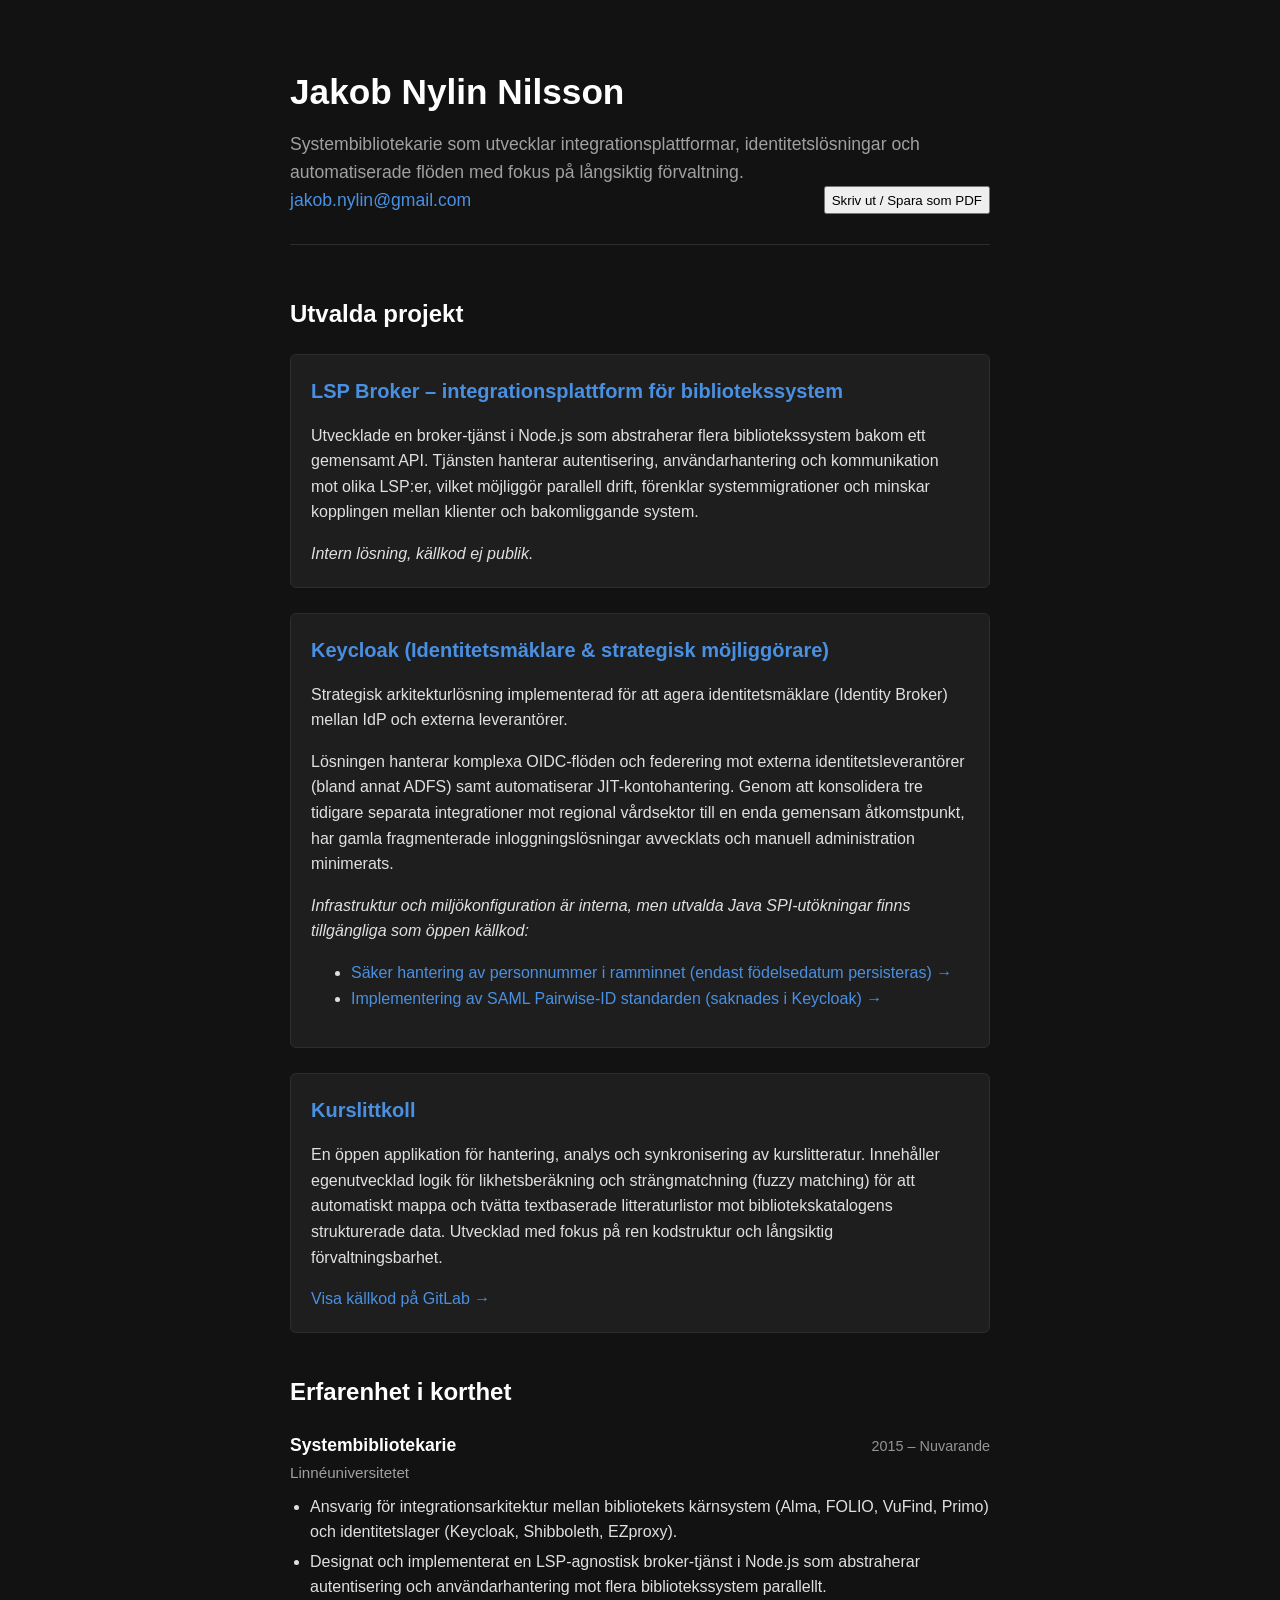
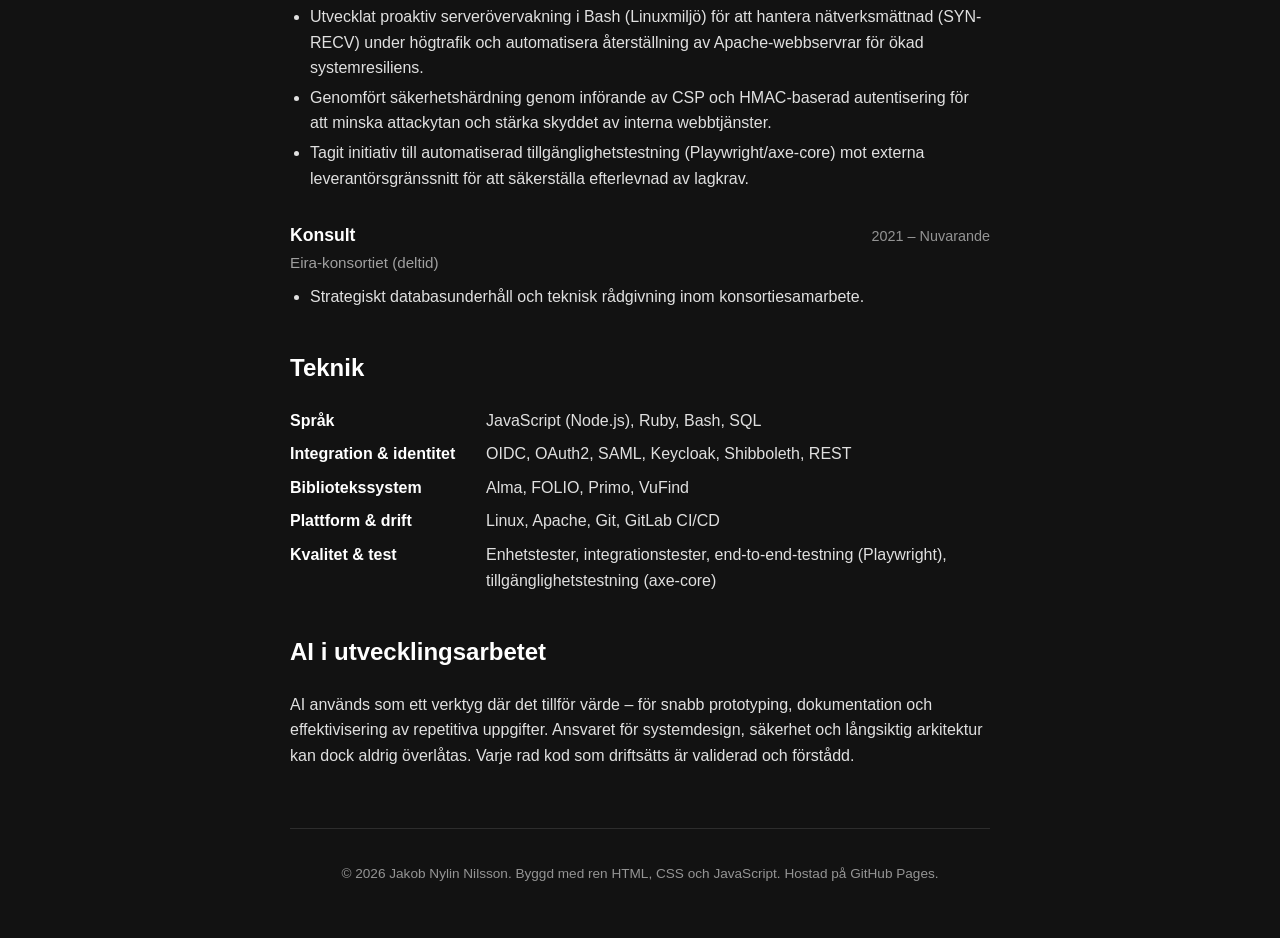
==== index.html @ 62f8a72c "Fix av typo" ====
<!DOCTYPE html>
<html lang="sv">
    <head>
        <meta charset="UTF-8">
        <meta name="viewport" content="width=device-width, initial-scale=1.0">
        <meta http-equiv="Content-Security-Policy" content="default-src 'self'; style-src 'self'; img-src 'self'; script-src 'self';">
        <title>Jakob Nylin Nilsson - Systembibliotekarie och utvecklare</title>
        <link href="stil.css" rel="stylesheet">
        <link rel="alternate" hreflang="sv" href="https://jnylin.github.io/index.html">
        <link rel="alternate" hreflang="en" href="https://jnylin.github.io/en.html">
        <link rel="alternate" hreflang="x-default" href="https://jnylin.github.io/index.html">
        <script src="main.js" defer></script>
    </head>
    <body>
        <header>
            <h1>Jakob Nylin Nilsson</h1>
            <p>Systembibliotekarie som utvecklar integrationsplattformar, identitetslösningar och automatiserade flöden med fokus på långsiktig förvaltning.</p>
            <div class="header-actions">
                <p class="contact">
                    <span id="email-link"></span>
                </p>
                <button id="print-button" type="button">
                    Skriv ut / Spara som PDF
                </button>
            </div>
        </header>
        <main>
            <section>
                <h2>Utvalda projekt</h2>

                <article class="project-card">
                    <h3>LSP Broker – integrationsplattform för bibliotekssystem</h3>
                    <p>Utvecklade en broker-tjänst i Node.js som abstraherar flera bibliotekssystem bakom ett gemensamt API. Tjänsten hanterar autentisering, användarhantering och kommunikation mot olika LSP:er, vilket möjliggör parallell drift, förenklar systemmigrationer och minskar kopplingen mellan klienter och bakomliggande system.</p>
                    <p><em>Intern lösning, källkod ej publik.</em></p>
                </article>

                <article class="project-card">
                    <h3>Keycloak (Identitetsmäklare &amp; strategisk möjliggörare)</h3>
                    <p>Strategisk arkitekturlösning implementerad för att agera identitetsmäklare (Identity Broker) mellan IdP och externa leverantörer.</p>
                    <p>Lösningen hanterar komplexa OIDC-flöden och federering mot externa identitetsleverantörer (bland annat ADFS) samt automatiserar JIT-kontohantering. Genom att konsolidera tre tidigare separata integrationer mot regional vårdsektor till en enda gemensam åtkomstpunkt, har gamla fragmenterade inloggningslösningar avvecklats och manuell administration minimerats.</p>
                    <p><em>Infrastruktur och miljökonfiguration är interna, men utvalda Java SPI-utökningar finns tillgängliga som öppen källkod:</em></p>
                    <ul>
                        <li><a href="https://gitlab.com/lnu-ub/medbib-keycloak-personnummer-mapper" target="_blank" rel="noopener noreferrer">Säker hantering av personnummer i ramminnet (endast födelsedatum persisteras) &rarr;</a></li>
                        <li><a href="https://gitlab.com/lnu-ub/medbib-keycloak-saml-pseudoid/" target="_blank" rel="noopener noreferrer">Implementering av SAML Pairwise-ID standarden (saknades i Keycloak) &rarr;</a></li>
                    </ul>
                </article>

                <article class="project-card">
                    <h3>Kurslittkoll</h3>
                    <p>En öppen applikation för hantering, analys och synkronisering av kurslitteratur. Innehåller egenutvecklad logik för likhetsberäkning och strängmatchning (fuzzy matching) för att automatiskt mappa och tvätta textbaserade litteraturlistor mot bibliotekskatalogens strukturerade data. Utvecklad med fokus på ren kodstruktur och långsiktig förvaltningsbarhet.</p>
                    <p><a href="https://gitlab.com/lnu-ub/kurslittkoll/" target="_blank" rel="noopener noreferrer">Visa källkod på GitLab &rarr;</a></p>
                </article>
            </section>

            <section>
                <h2>Erfarenhet i korthet</h2>

                <article class="cv-item">
                    <div class="cv-header">
                        <strong>Systembibliotekarie</strong>
                        <span class="cv-timeline">2015 &ndash; Nuvarande</span>
                    </div>
                    <div class="cv-company">Linnéuniversitetet</div>
                    <ul>
                        <li>Ansvarig för integrationsarkitektur mellan bibliotekets kärnsystem (Alma, FOLIO, VuFind, Primo) och identitetslager (Keycloak, Shibboleth, EZproxy).</li>
                        <li>Designat och implementerat en LSP-agnostisk broker-tjänst i Node.js som abstraherar autentisering och användarhantering mot flera bibliotekssystem parallellt.</li>
                        <li>Utvecklat proaktiv serverövervakning i Bash (Linuxmiljö) för att hantera nätverksmättnad (SYN-RECV) under högtrafik och automatisera återställning av Apache-webbservrar för ökad systemresiliens.</li>                    
                        <li>Genomfört säkerhetshärdning genom införande av CSP och HMAC-baserad autentisering för att minska attackytan och stärka skyddet av interna webbtjänster.</li>
                        <li>Tagit initiativ till automatiserad tillgänglighetstestning (Playwright/axe-core) mot externa leverantörsgränssnitt för att säkerställa efterlevnad av lagkrav.</li>
                    </ul>
                </article>

                <article class="cv-item">
                    <div class="cv-header">
                        <strong>Konsult</strong>
                        <span class="cv-timeline">2021 &ndash; Nuvarande</span>
                    </div>
                    <div class="cv-company">Eira-konsortiet (deltid)</div>
                    <ul>
                        <li>Strategiskt databasunderhåll och teknisk rådgivning inom konsortiesamarbete.</li>
                    </ul>
                </article>
            </section>

            <section>
                <h2>Teknik</h2>

                <dl class="tech-stack">
                    <dt>Språk</dt>
                    <dd>JavaScript (Node.js), Ruby, Bash, SQL</dd>

                    <dt>Integration &amp; identitet</dt>
                    <dd>OIDC, OAuth2, SAML, Keycloak, Shibboleth, REST</dd>

                    <dt>Bibliotekssystem</dt>
                    <dd>Alma, FOLIO, Primo, VuFind</dd>

                    <dt>Plattform &amp; drift</dt>
                    <dd>Linux, Apache, Git, GitLab CI/CD</dd>

                    <dt>Kvalitet &amp; test</dt>
                    <dd>Enhetstester, integrationstester, end-to-end-testning (Playwright), tillgänglighetstestning (axe-core)</dd>
                </dl>
            </section>

            <section>
                <h2>AI i utvecklingsarbetet</h2>
                <p>AI används som ett verktyg där det tillför värde – för snabb prototyping, dokumentation och effektivisering av repetitiva uppgifter. Ansvaret för systemdesign, säkerhet och långsiktig arkitektur kan dock aldrig överlåtas. Varje rad kod som driftsätts är validerad och förstådd.</p>
            </section>
        </main>
        <footer>
            <p>&copy; 2026 Jakob Nylin Nilsson. Byggd med ren HTML, CSS och JavaScript. Hostad på GitHub Pages.</p>
        </footer>
    </body>
</html>
---- stil.css ----
/* Grundinställningar*/
body {
    font-family: -apple-system, BlinkMacSystemFont, "Segoe UI", Roboto, Helvetica, Arial, sans-serif;
    line-height: 1.6;
    color: #e0e0e0;
    background-color: #121212;
    max-width: 700px;
    margin: 0 auto;
    padding: 40px 20px;
}

/* Header */
header {
    margin-bottom: 50px;
    border-bottom: 1px solid #2d2d2d;
    padding-bottom: 30px;
}

header h1 {
    font-size: 2.2rem;
    color: #ffffff;
    margin-bottom: 10px;
}

header p {
    font-size: 1.1rem;
    color: #a0a0a0;
    margin: 0;
}

.header-actions {
    display: flex;
    justify-content: space-between;
}

/* Rubriker */
h2 {
    color: #ffffff;
    font-size: 1.5rem;
    margin-top: 40px;
    margin-bottom: 20px;
}

/* Gemensam bas för artiklar */
article {
    margin-bottom: 25px;
}

/* Specifik styling för projektkort */
.project-card {
    background-color: #1e1e1e;
    padding: 20px;
    border-radius: 6px;
    border: 1px solid #2d2d2d;
    transition: transform 0.2s ease, border-color 0.2s ease;
}

/* När man hovrar över ett projekt */
.project-card:hover,
.project-card:focus-within {
    transform: translateY(-2px);
    border-color: #4a90e2;
}

.project-card a:focus-visible {
    outline: 2px solid #4a90e2;
    outline-offset: 3px;
}

.project-card h3 {
    color: #4a90e2; 
    margin-top: 0;
    margin-bottom: 10px;
    font-size: 1.25rem;
}

.project-card p:last-child {
    margin-bottom: 0;
}

/* Styling för den klassiska CV-delen */
.cv-item {
    margin-bottom: 30px;
}

.cv-header {
    display: flex;
    justify-content: space-between;
    align-items: baseline;
}

.cv-header strong {
    color: #ffffff;
    font-size: 1.1rem;
}

/* #949494 på #121212 ger ~6.2:1 kontrast (WCAG AA för liten text kräver 4.5:1) */
.cv-timeline {
    color: #949494;
    font-size: 0.9rem;
}

.cv-company {
    color: #a0a0a0;
    font-size: 0.95rem;
    margin-top: 2px;
}

.cv-item p {
    margin-top: 8px;
    margin-bottom: 0;
}

.cv-item ul {
    margin: 8px 0 0;
    padding-left: 20px;
}

.cv-item li {
    margin-bottom: 4px;
}

/* Länkar */
a {
    color: #4a90e2;
    text-decoration: none;
    font-weight: 500;
}

a:hover {
    text-decoration: underline;
}

/* Footer */
footer {
    margin-top: 60px;
    padding-top: 20px;
    border-top: 1px solid #2d2d2d;
    font-size: 0.85rem;
    /* #949494 på #121212 ger ~6.2:1 kontrast (tidigare #707070 gav ~3.8:1, under AA-gränsen) */
    color: #949494;
    text-align: center;
}

.tech-stack {
    display: grid;
    grid-template-columns: 180px 1fr;
    gap: 0.5rem 1rem;
    margin: 0;
}

.tech-stack dt {
    font-weight: 600;
    color: #fff;
}

.tech-stack dd {
    margin: 0;
}

@media (max-width: 500px) {
    .tech-stack {
        grid-template-columns: 1fr;
        gap: 10px;
    }
}

@media print {
    @page {
        size: A4;
        margin: 18mm;
    }
    
    body {
        background: white;
        color: black;
        max-width: none;
        padding: 0;
    }

    .project-card {
        border: 1px solid #ccc;
        break-inside: avoid;
    }

    a {
        color: black;
        text-decoration: none;
    }

    footer {
        display: none;
    }

    .print-button {
        display: none;
    }
}
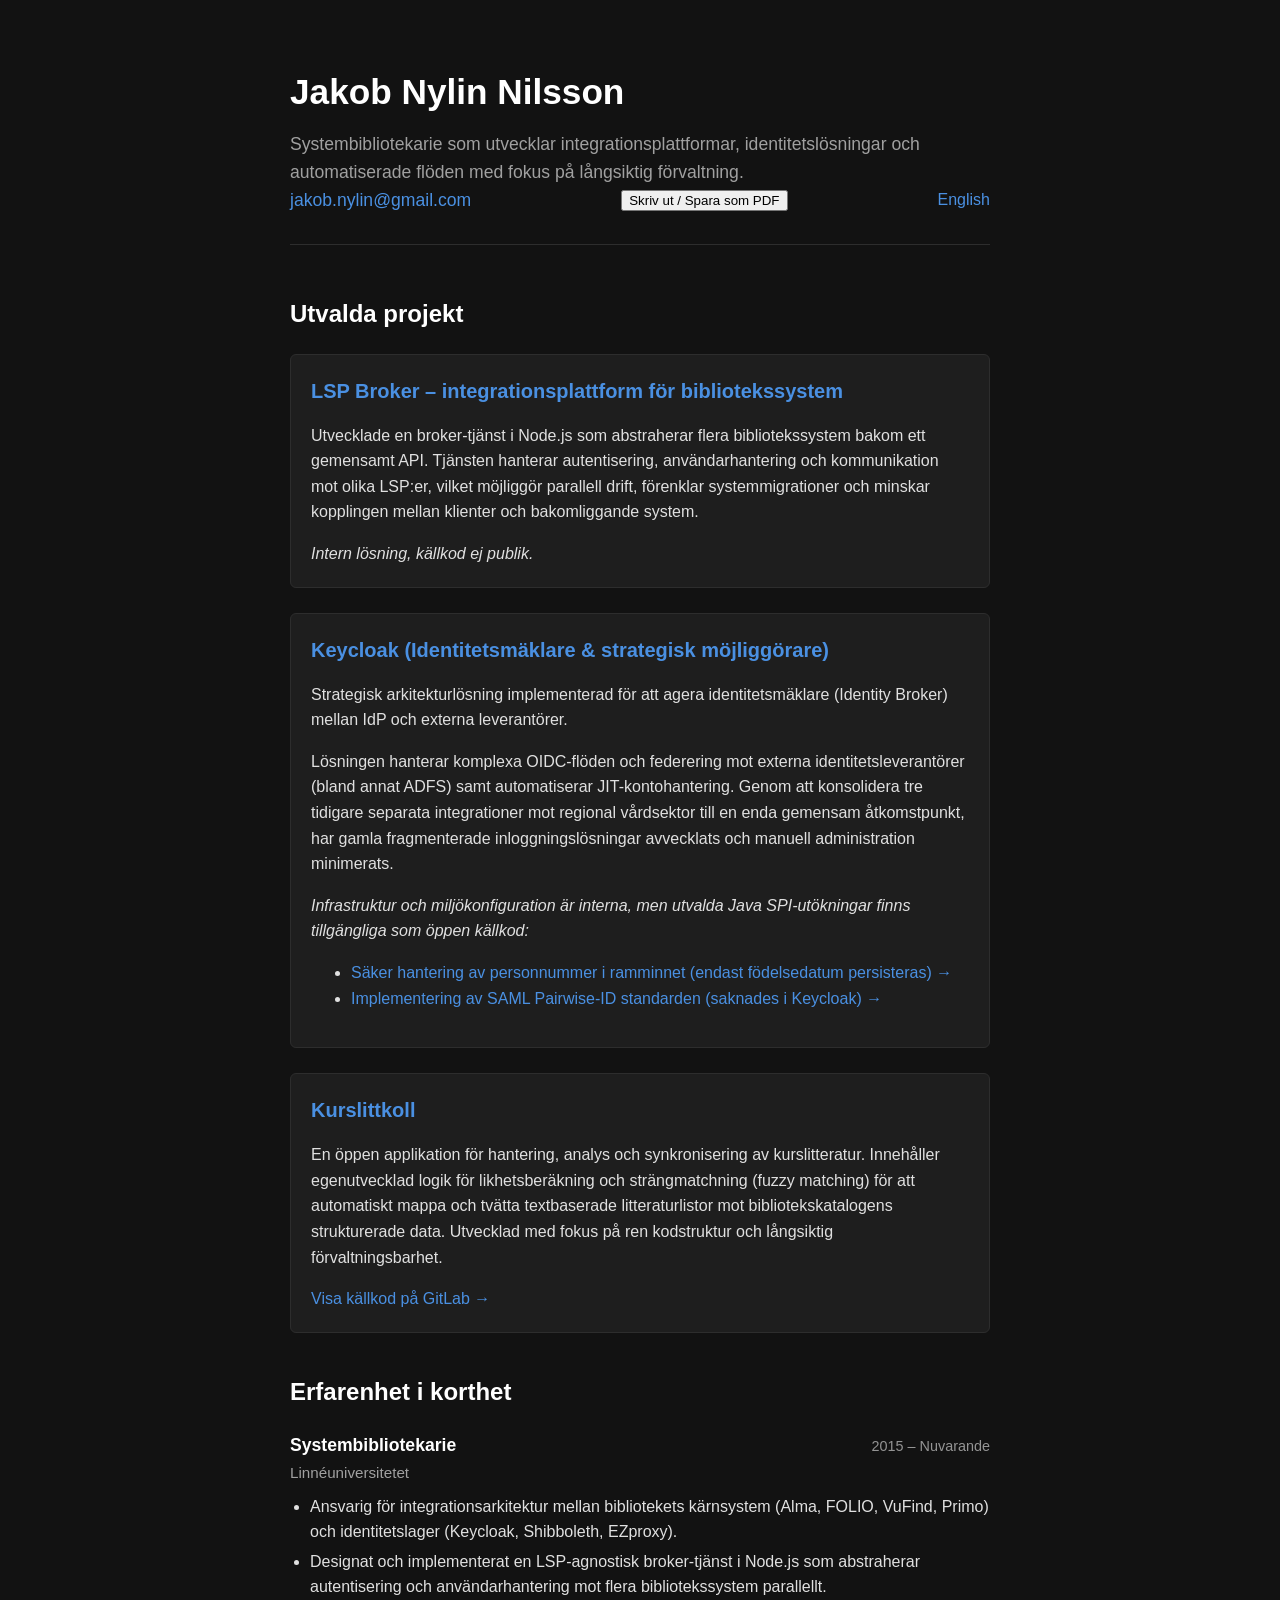
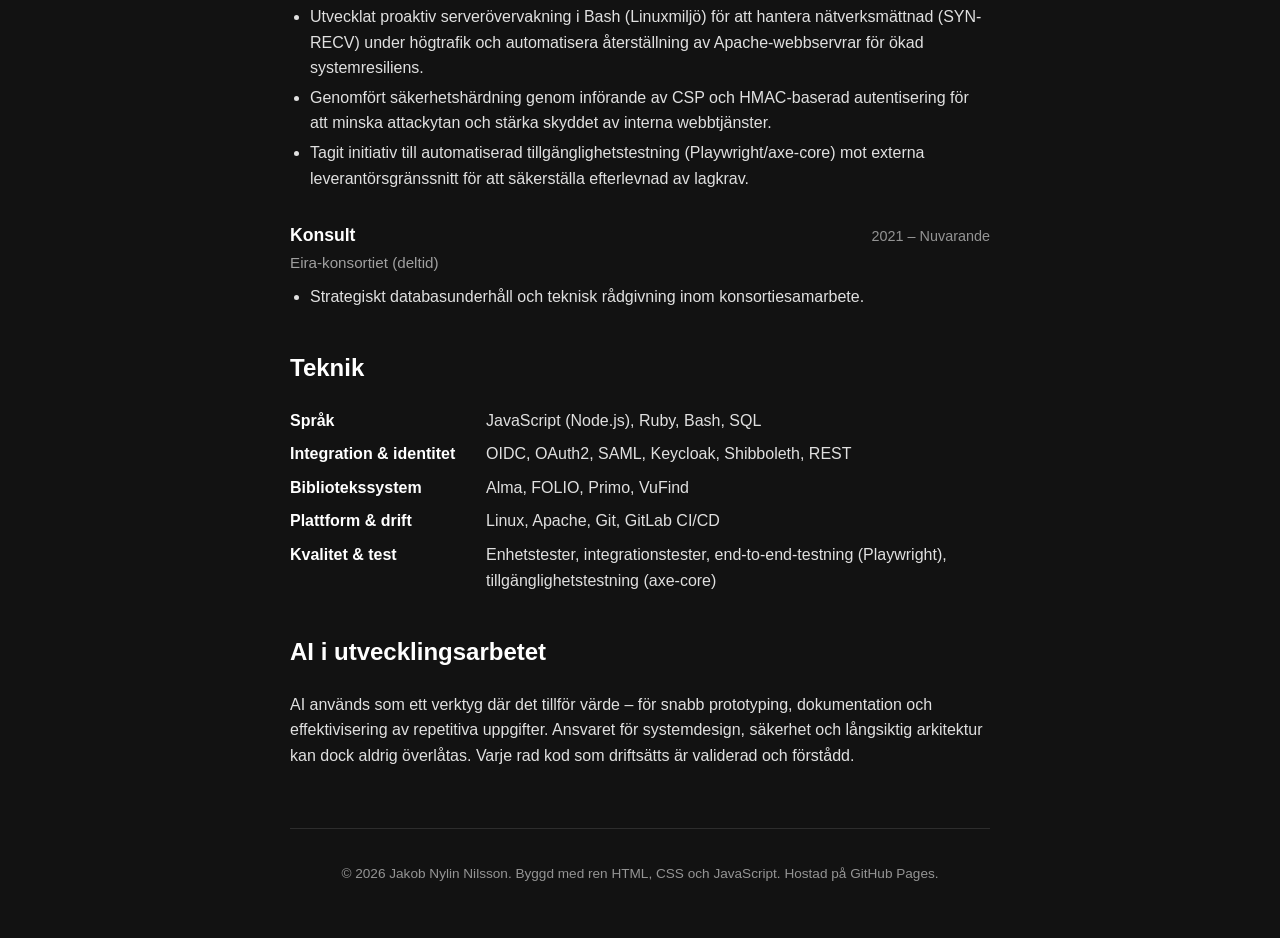
==== commit 531b08a4: "Möjlighet att växla språk" ====
--- a/index.html
+++ b/index.html
@@ -22,6 +22,7 @@
                 <button id="print-button" type="button">
                     Skriv ut / Spara som PDF
                 </button>
+                <a class="lang-switch" href="en.html" hreflang="en" lang="en">English</a>
             </div>
         </header>
         <main>
--- a/stil.css
+++ b/stil.css
@@ -31,6 +31,12 @@
 .header-actions {
     display: flex;
     justify-content: space-between;
+    align-items: center;
+    gap: 15px;
+}
+
+.lang-switch {
+    white-space: nowrap;
 }
 
 /* Rubriker */
@@ -192,7 +198,8 @@
         display: none;
     }
 
-    .print-button {
+    .print-button,
+    .lang-switch {
         display: none;
     }
 }
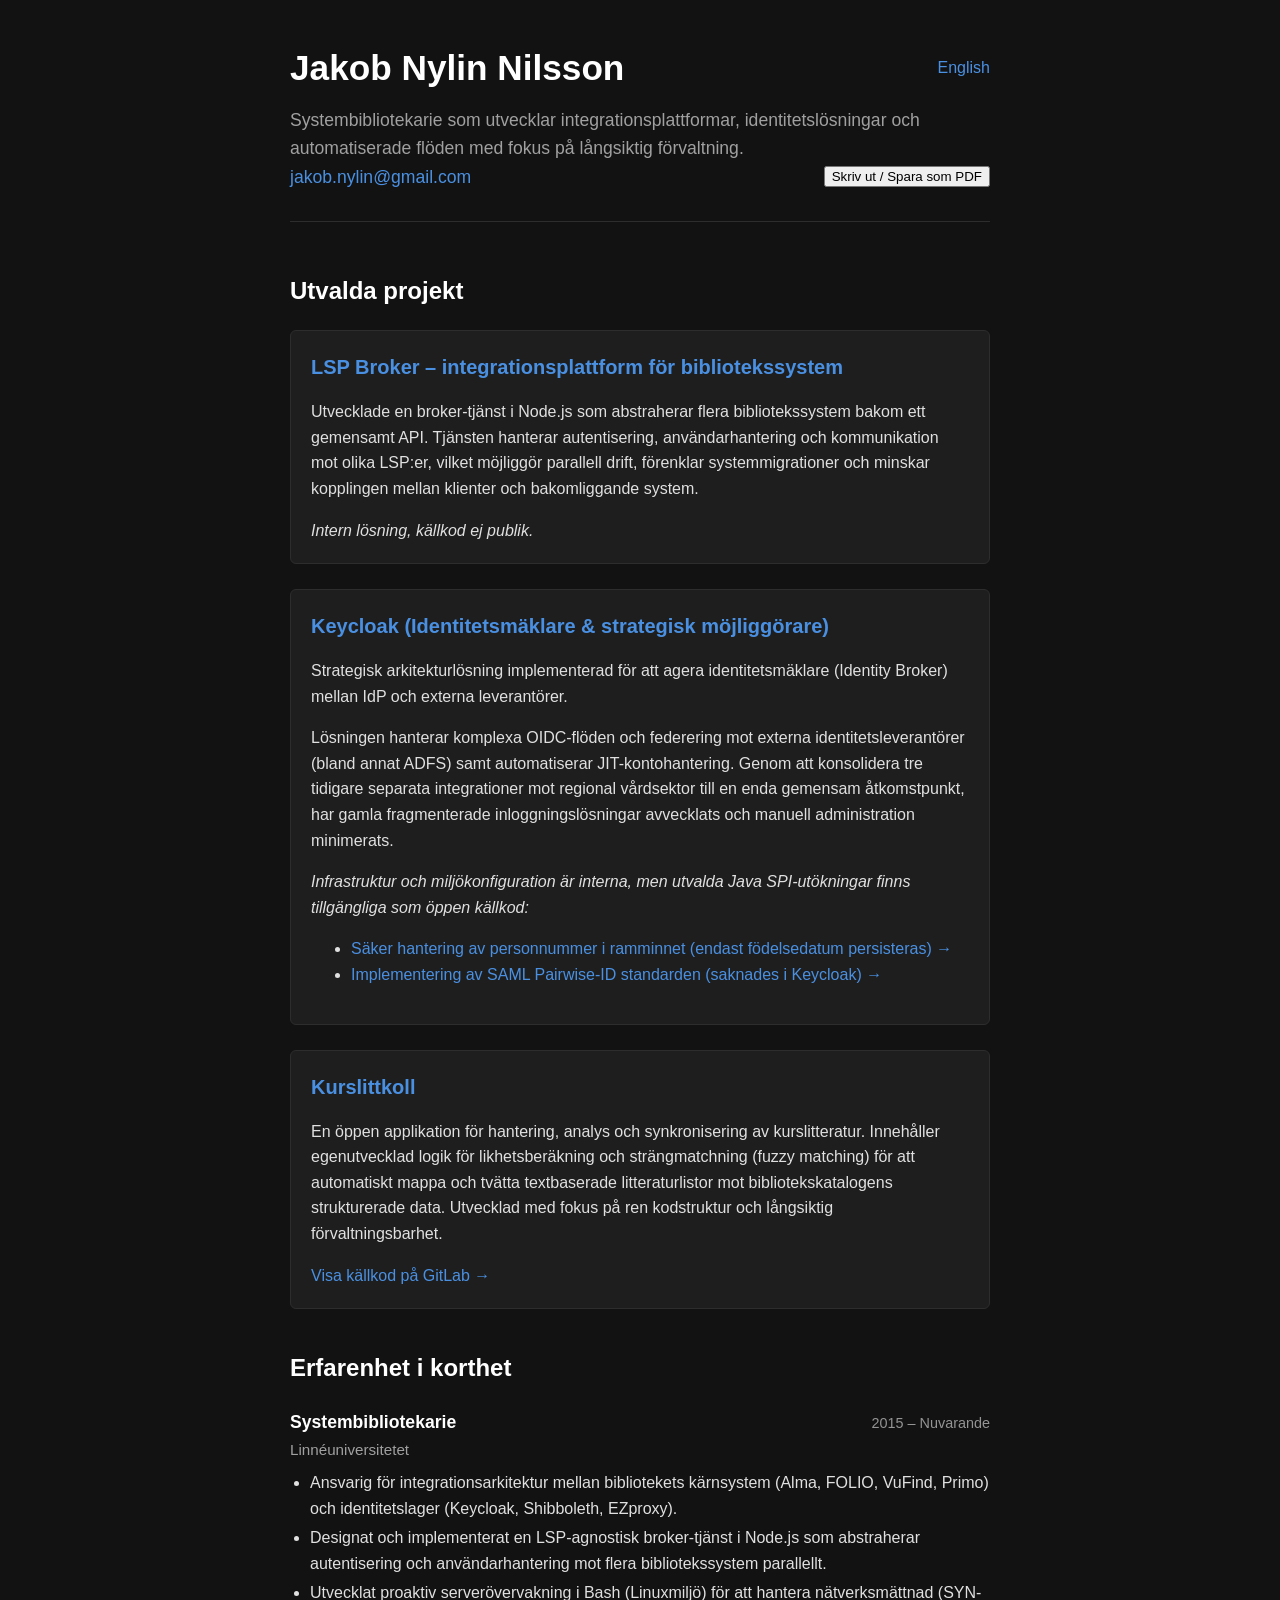
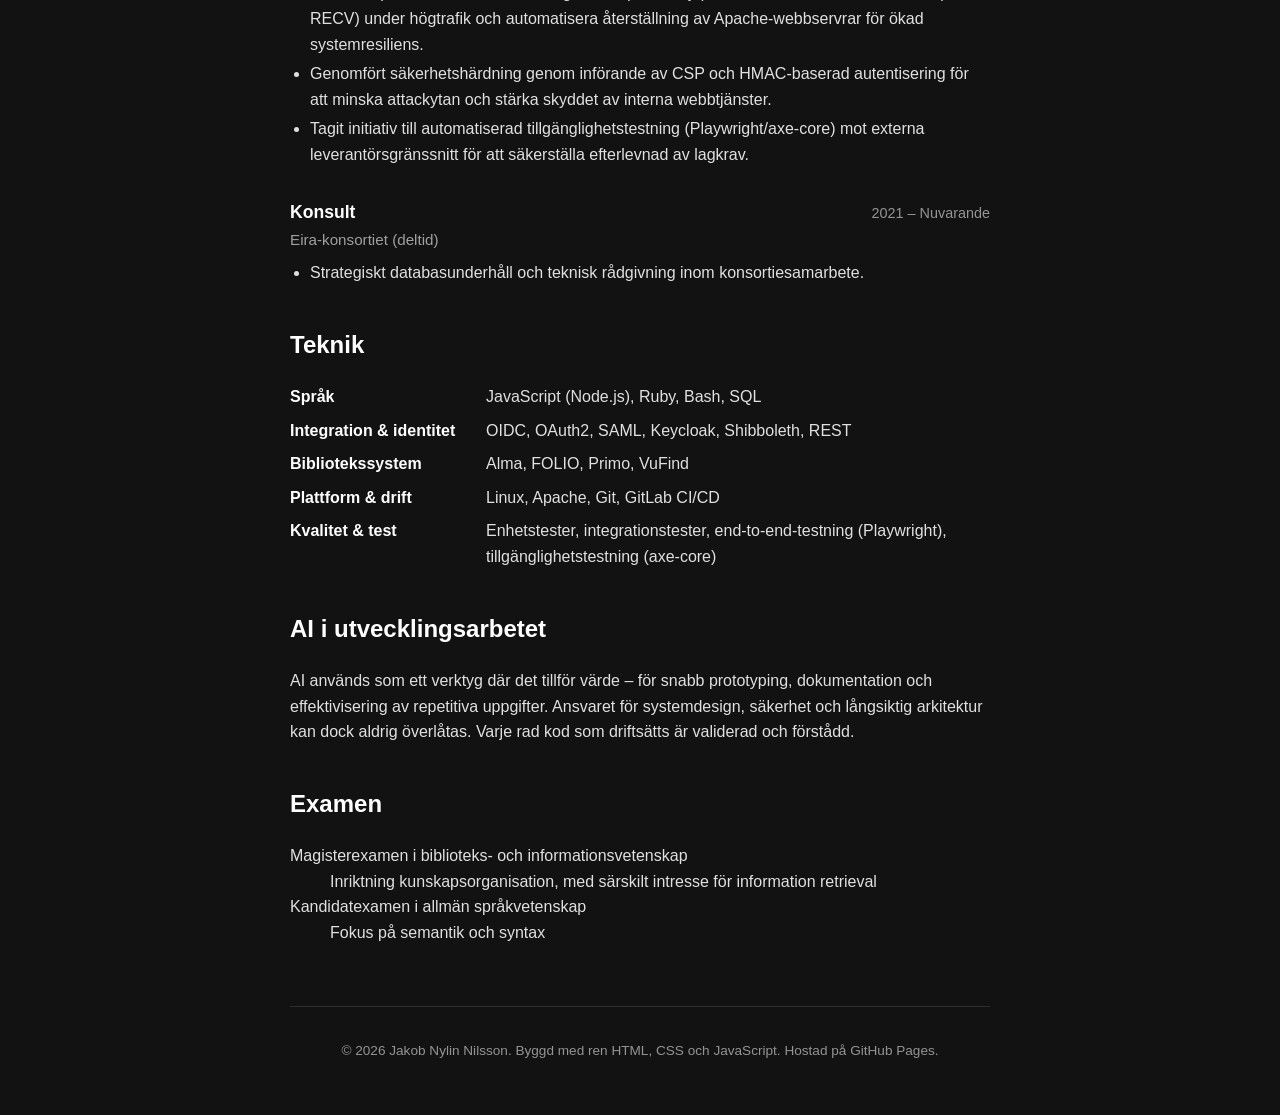
==== commit b04d5148: "Lagt till ett stycke om examen" ====
--- a/index.html
+++ b/index.html
@@ -108,6 +108,14 @@
                 <h2>AI i utvecklingsarbetet</h2>
                 <p>AI används som ett verktyg där det tillför värde – för snabb prototyping, dokumentation och effektivisering av repetitiva uppgifter. Ansvaret för systemdesign, säkerhet och långsiktig arkitektur kan dock aldrig överlåtas. Varje rad kod som driftsätts är validerad och förstådd.</p>
             </section>
+
+            <section>
+                <h2>Examen</h2>
+                <dt>Magisterexamen i biblioteks- och informationsvetenskap</dt>
+                <dd>Inriktning kunskapsorganisation, med särskilt intresse för information retrieval</dd>
+                <dt>Kandidatexamen i allmän språkvetenskap</dt>
+                <dd>Fokus på semantik och syntax</dd>
+            </section>
         </main>
         <footer>
             <p>&copy; 2026 Jakob Nylin Nilsson. Byggd med ren HTML, CSS och JavaScript. Hostad på GitHub Pages.</p>
--- a/stil.css
+++ b/stil.css
@@ -11,15 +11,18 @@
 
 /* Header */
 header {
+    position: relative;
     margin-bottom: 50px;
     border-bottom: 1px solid #2d2d2d;
     padding-bottom: 30px;
 }
 
 header h1 {
+    margin-top: 0;
     font-size: 2.2rem;
     color: #ffffff;
     margin-bottom: 10px;
+    padding-right: 70px;
 }
 
 header p {
@@ -36,6 +39,12 @@
 }
 
 .lang-switch {
+    position: absolute;
+    top: 0;
+    right: 0;
+    height: 3.52rem; /* = header h1:s radhöjd (2.2rem * line-height 1.6) */
+    display: flex;
+    align-items: center;
     white-space: nowrap;
 }
 
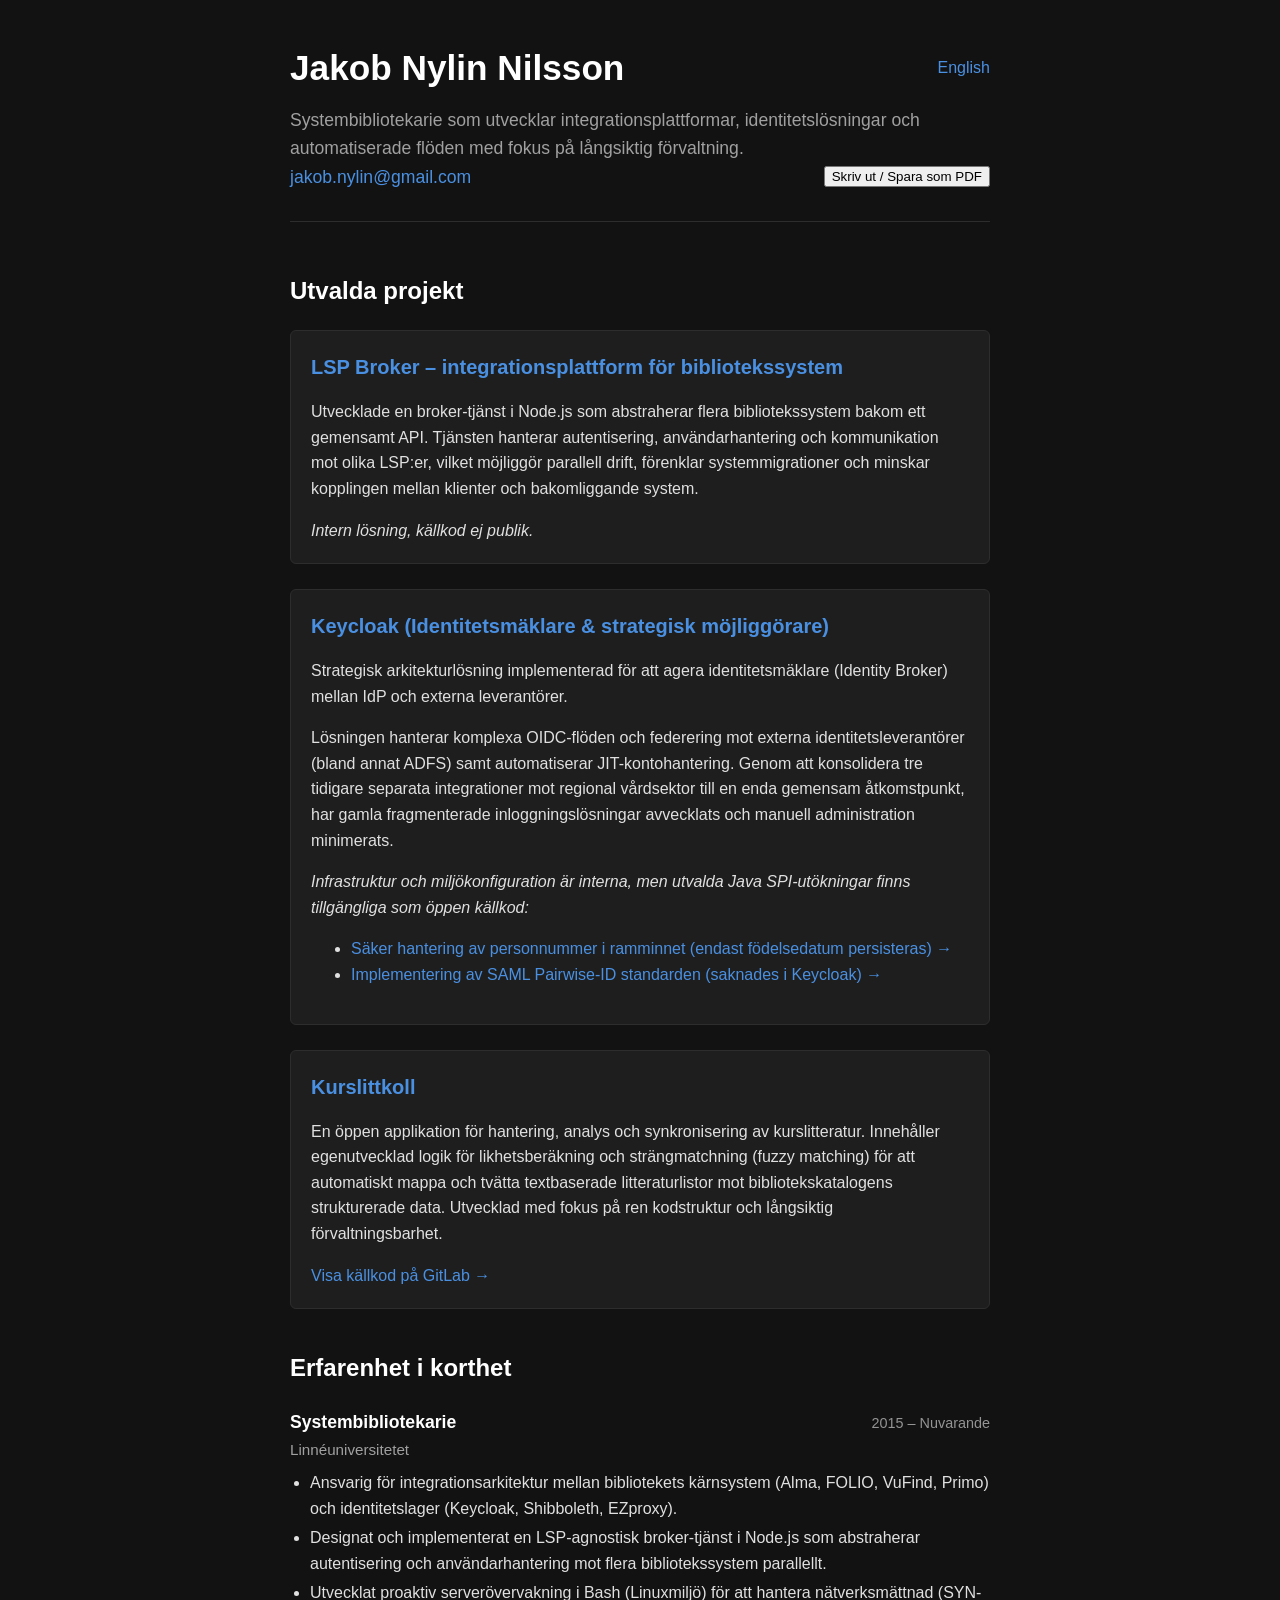
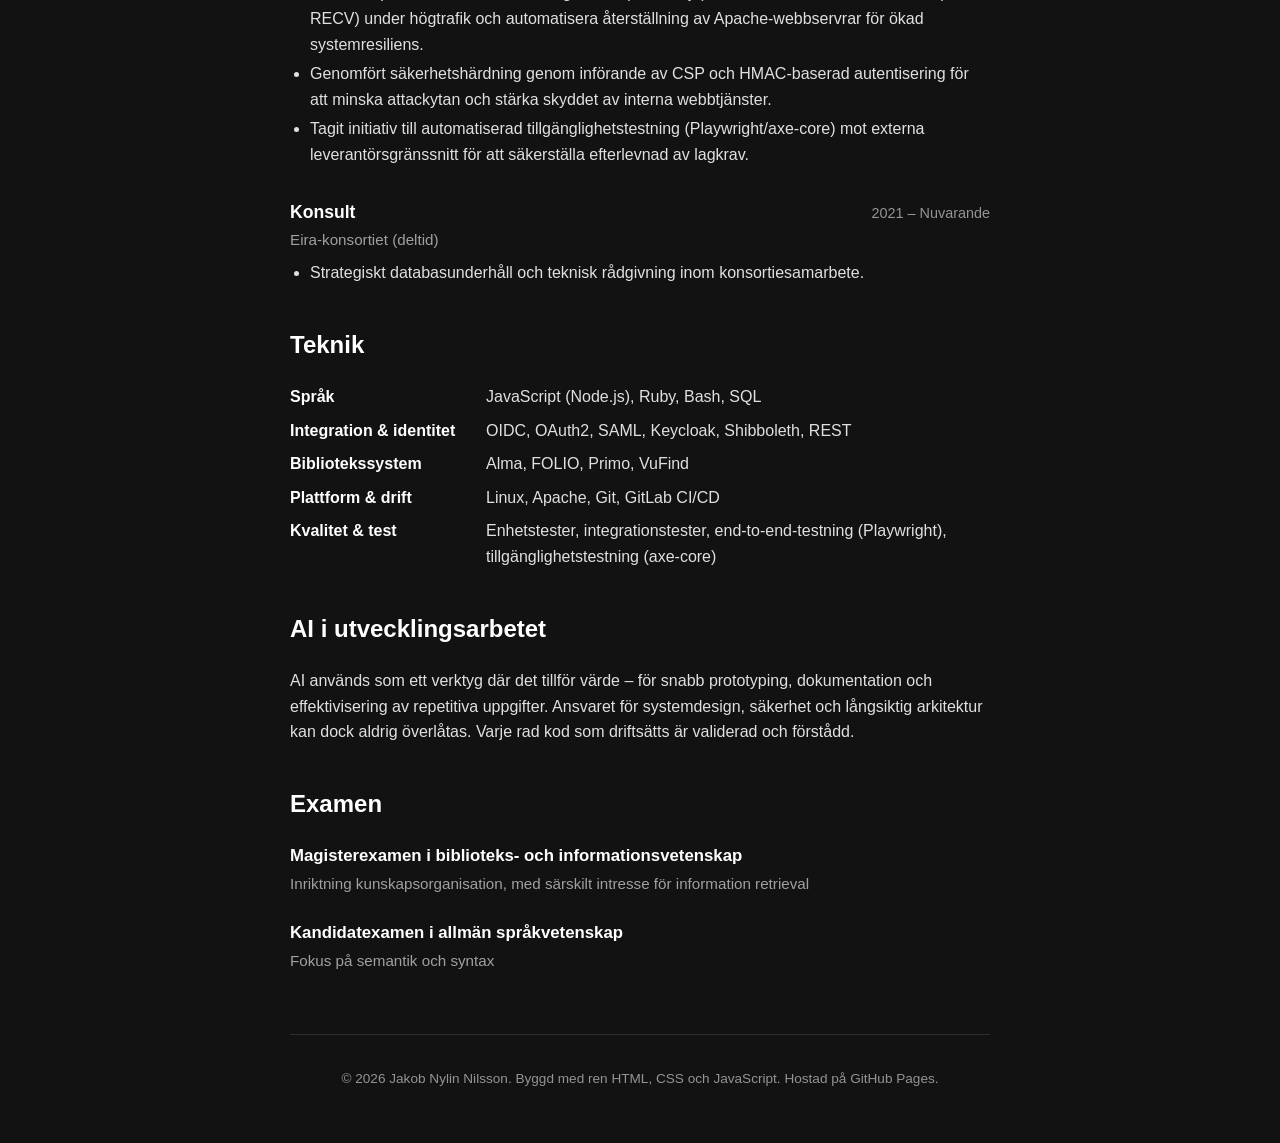
==== commit c7a52150: "Lätt stajling av examen" ====
--- a/index.html
+++ b/index.html
@@ -111,10 +111,16 @@
 
             <section>
                 <h2>Examen</h2>
-                <dt>Magisterexamen i biblioteks- och informationsvetenskap</dt>
-                <dd>Inriktning kunskapsorganisation, med särskilt intresse för information retrieval</dd>
-                <dt>Kandidatexamen i allmän språkvetenskap</dt>
-                <dd>Fokus på semantik och syntax</dd>
+                <dl class="degree-list">
+                    <div class="degree-item">
+                        <dt>Magisterexamen i biblioteks- och informationsvetenskap</dt>
+                        <dd>Inriktning kunskapsorganisation, med särskilt intresse för information retrieval</dd>
+                    </div>
+                    <div class="degree-item">
+                        <dt>Kandidatexamen i allmän språkvetenskap</dt>
+                        <dd>Fokus på semantik och syntax</dd>
+                    </div>
+                </dl>
             </section>
         </main>
         <footer>
--- a/stil.css
+++ b/stil.css
@@ -173,6 +173,27 @@
     margin: 0;
 }
 
+.degree-list {
+    display: flex;
+    flex-direction: column;
+    gap: 1.5rem; /* Rejäl luft MLLAN två olika examina */
+    margin: 0;
+    padding: 0;
+}
+
+.degree-item dt {
+    font-weight: 600;
+    font-size: 1.05rem;
+    color: #ffffff;
+    margin-bottom: 2px; /* Mycket tajt koppling till beskrivningen */
+}
+
+.degree-item dd {
+    margin: 0;
+    font-size: 0.95rem;
+    color: #a0a0a0;
+}
+
 @media (max-width: 500px) {
     .tech-stack {
         grid-template-columns: 1fr;
@@ -207,8 +228,15 @@
         display: none;
     }
 
-    .print-button,
+    #print-button,
     .lang-switch {
         display: none;
     }
-}
+
+    .degree-list dt {
+        color: black;
+    }
+    .degree-list dd {
+        color: #333;
+    }
+}
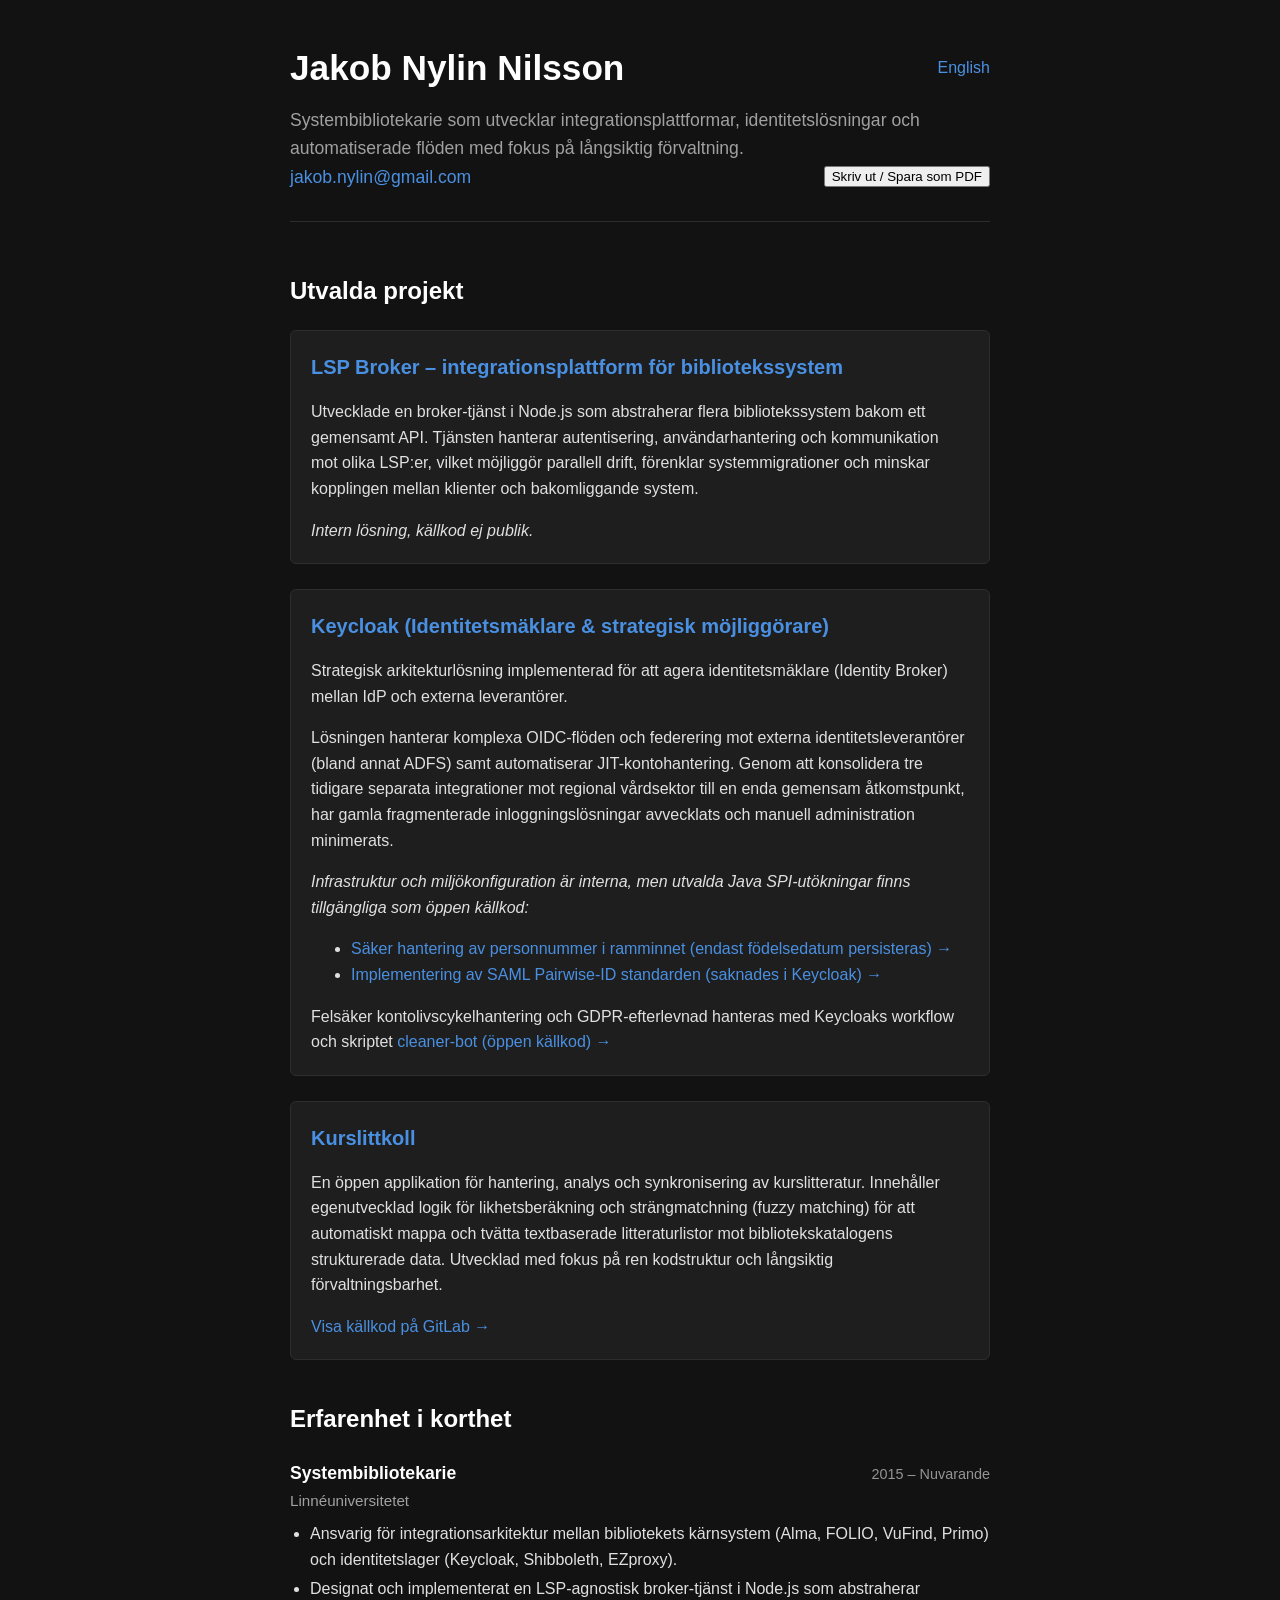
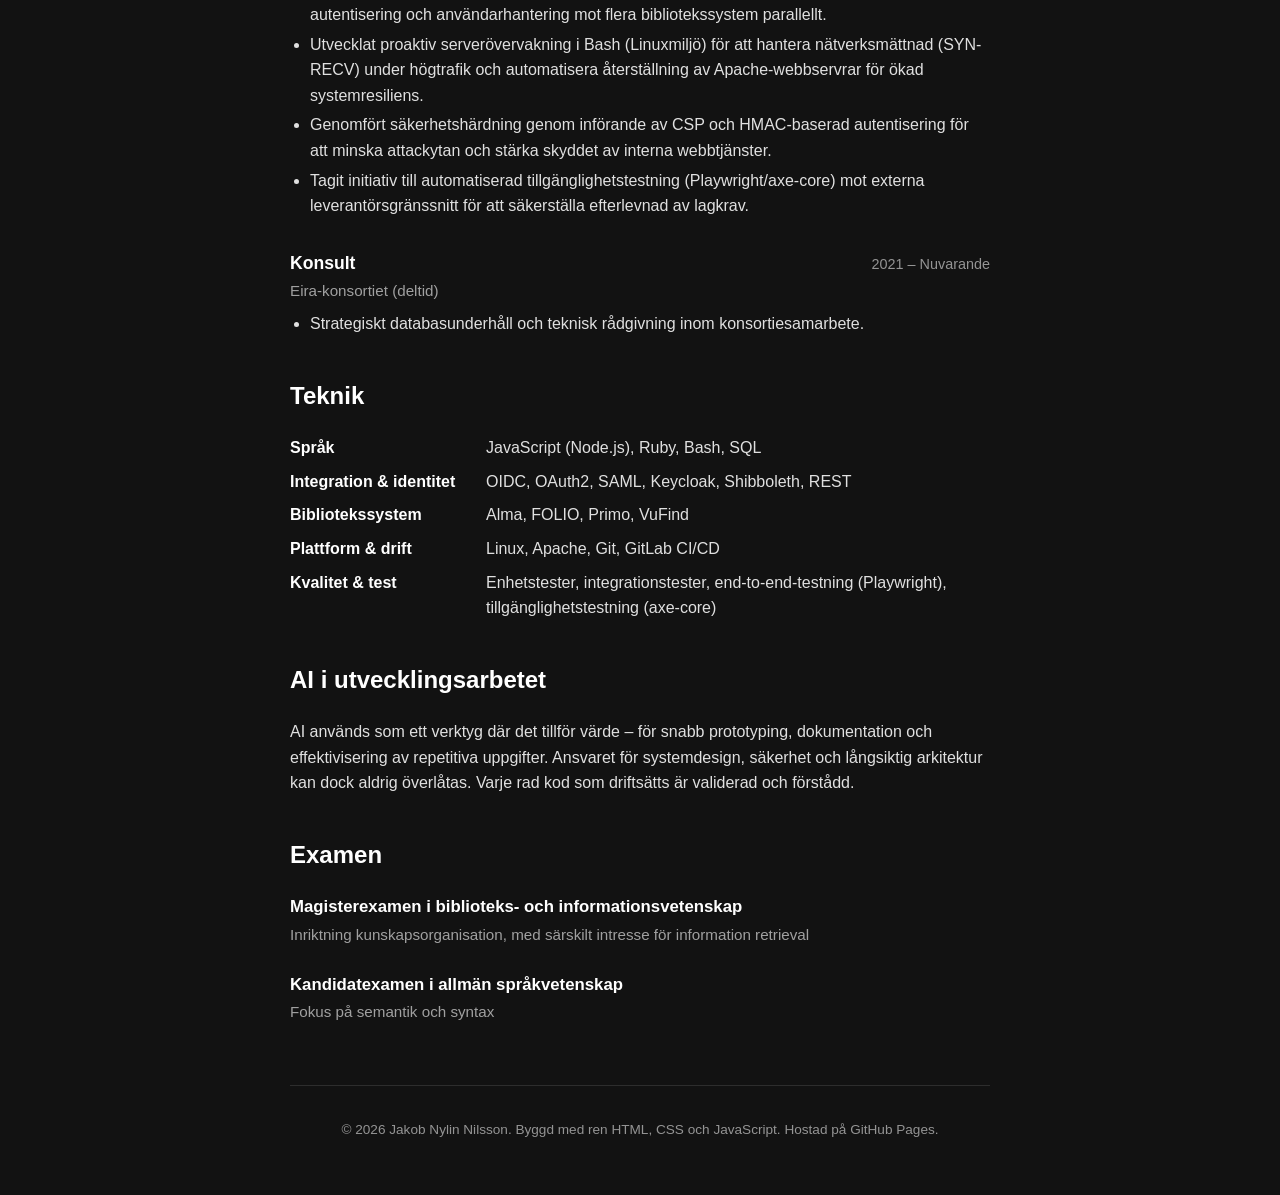
==== commit 1fe4e880: "Kontolivscykelhantering och GDPR-efterlevnad" ====
--- a/index.html
+++ b/index.html
@@ -44,6 +44,10 @@
                         <li><a href="https://gitlab.com/lnu-ub/medbib-keycloak-personnummer-mapper" target="_blank" rel="noopener noreferrer">Säker hantering av personnummer i ramminnet (endast födelsedatum persisteras) &rarr;</a></li>
                         <li><a href="https://gitlab.com/lnu-ub/medbib-keycloak-saml-pseudoid/" target="_blank" rel="noopener noreferrer">Implementering av SAML Pairwise-ID standarden (saknades i Keycloak) &rarr;</a></li>
                     </ul>
+                    <p>
+                        Felsäker kontolivscykelhantering och GDPR-efterlevnad hanteras med Keycloaks workflow och skriptet 
+                        <a href="https://gitlab.com/lnu-ub/cleaner-bot" target="_blank" rel="noopener noreferrer">cleaner-bot (öppen källkod) &rarr;</a>
+                    </p>
                 </article>
 
                 <article class="project-card">
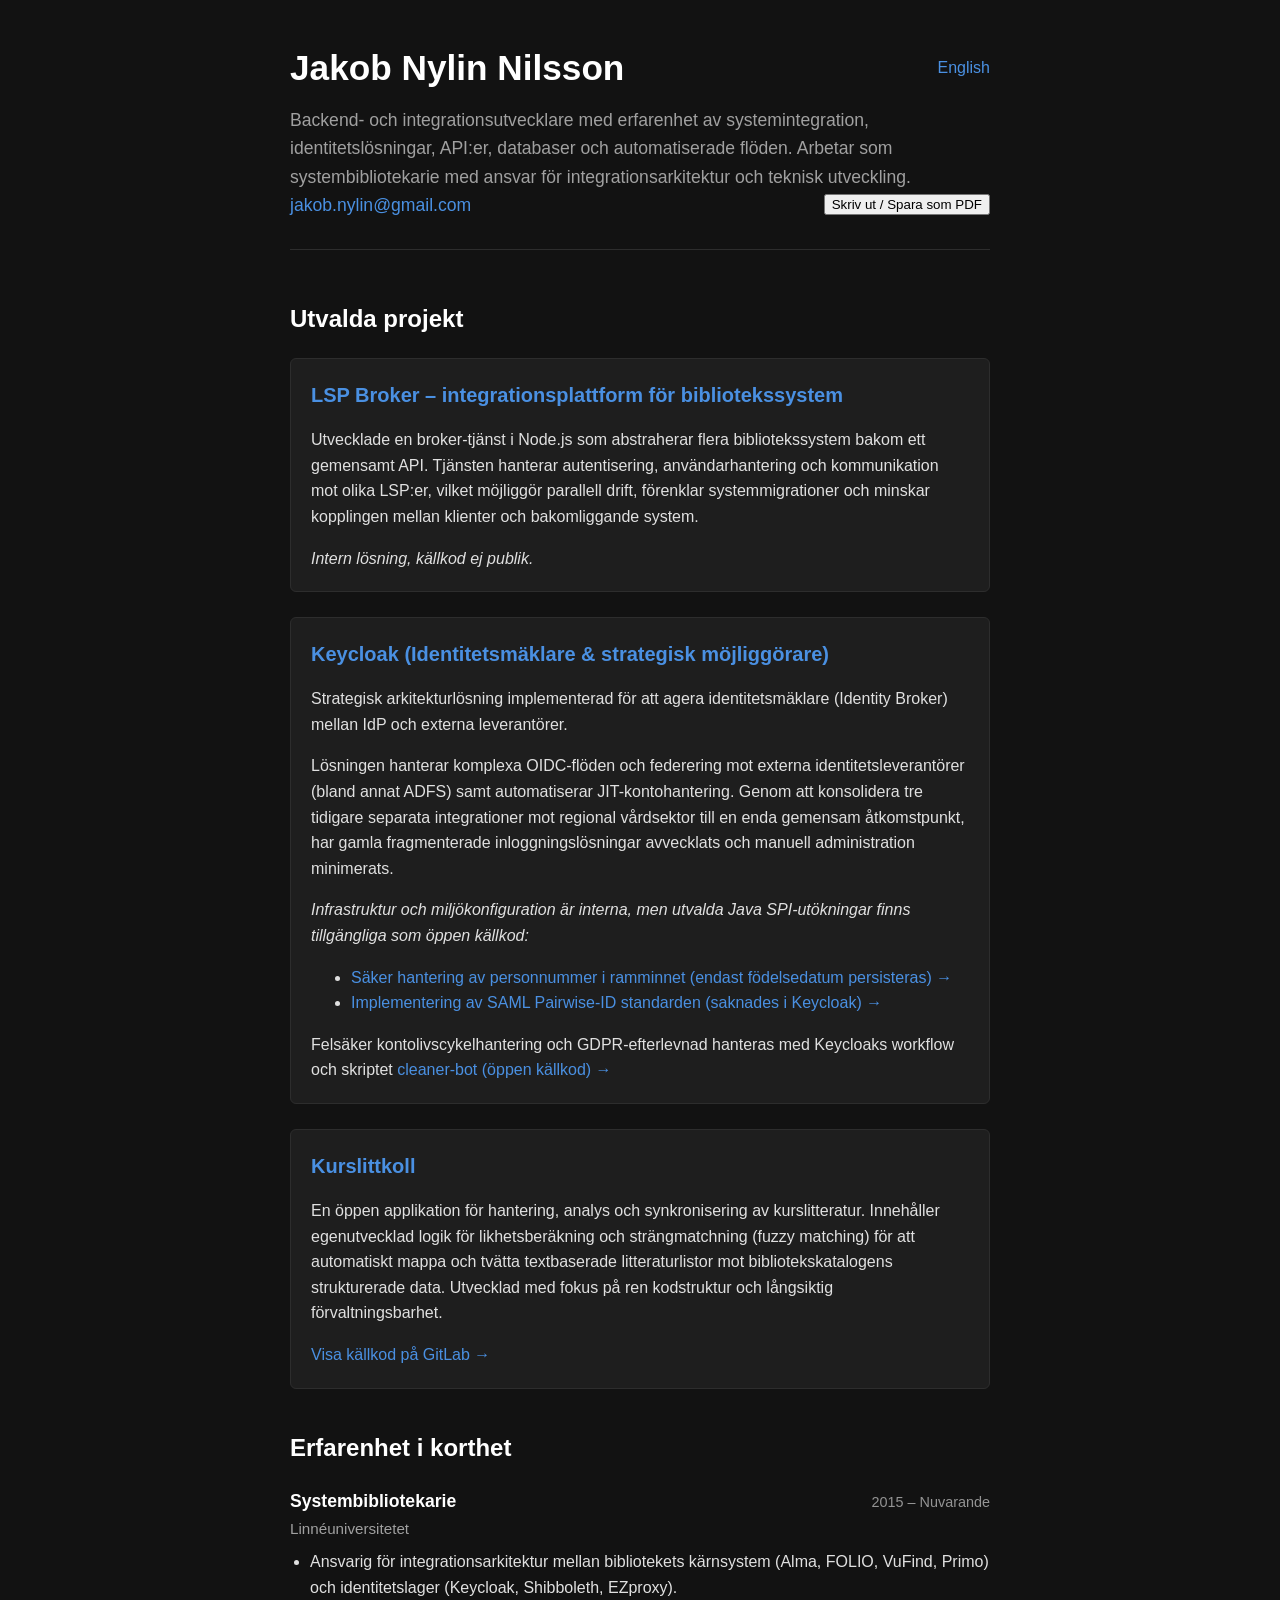
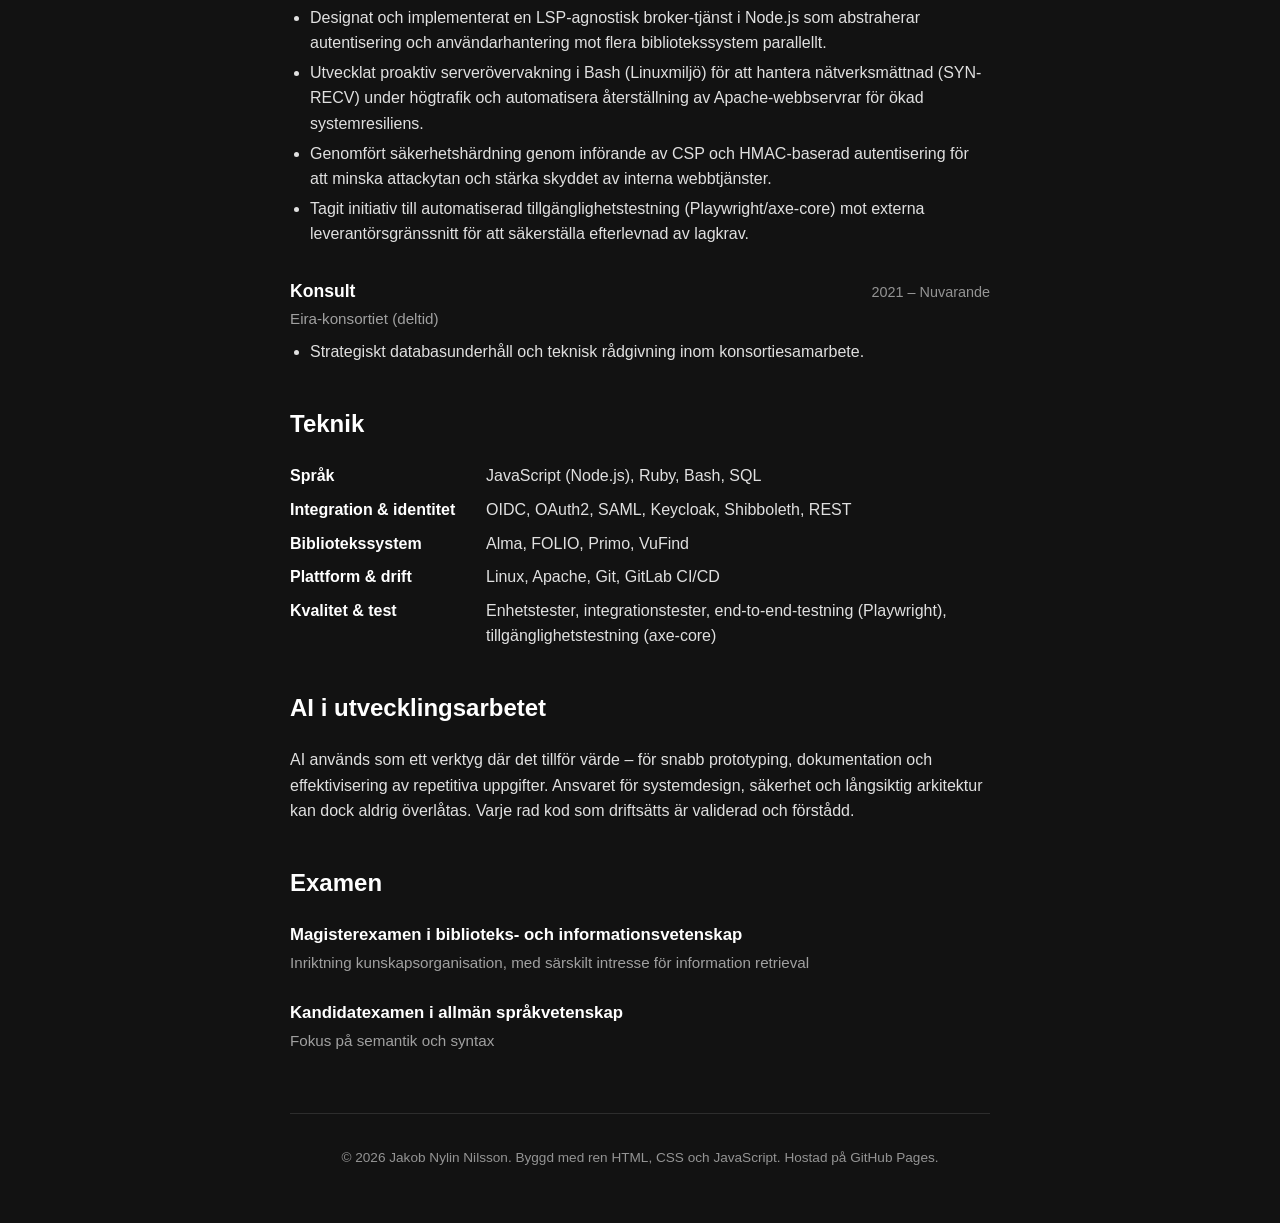
==== commit a4fea013: "Lyft kompetens i inledande stycke" ====
--- a/index.html
+++ b/index.html
@@ -4,7 +4,7 @@
         <meta charset="UTF-8">
         <meta name="viewport" content="width=device-width, initial-scale=1.0">
         <meta http-equiv="Content-Security-Policy" content="default-src 'self'; style-src 'self'; img-src 'self'; script-src 'self';">
-        <title>Jakob Nylin Nilsson - Systembibliotekarie och utvecklare</title>
+        <title>Jakob Nylin Nilsson – Systembibliotekarie, utvecklare och integrationsarkitekt</title>
         <link href="stil.css" rel="stylesheet">
         <link rel="alternate" hreflang="sv" href="https://jnylin.github.io/index.html">
         <link rel="alternate" hreflang="en" href="https://jnylin.github.io/en.html">
@@ -14,7 +14,7 @@
     <body>
         <header>
             <h1>Jakob Nylin Nilsson</h1>
-            <p>Systembibliotekarie som utvecklar integrationsplattformar, identitetslösningar och automatiserade flöden med fokus på långsiktig förvaltning.</p>
+            <p>Backend- och integrationsutvecklare med erfarenhet av systemintegration, identitetslösningar, API:er, databaser och automatiserade flöden. Arbetar som systembibliotekarie med ansvar för integrationsarkitektur och teknisk utveckling.</p>
             <div class="header-actions">
                 <p class="contact">
                     <span id="email-link"></span>
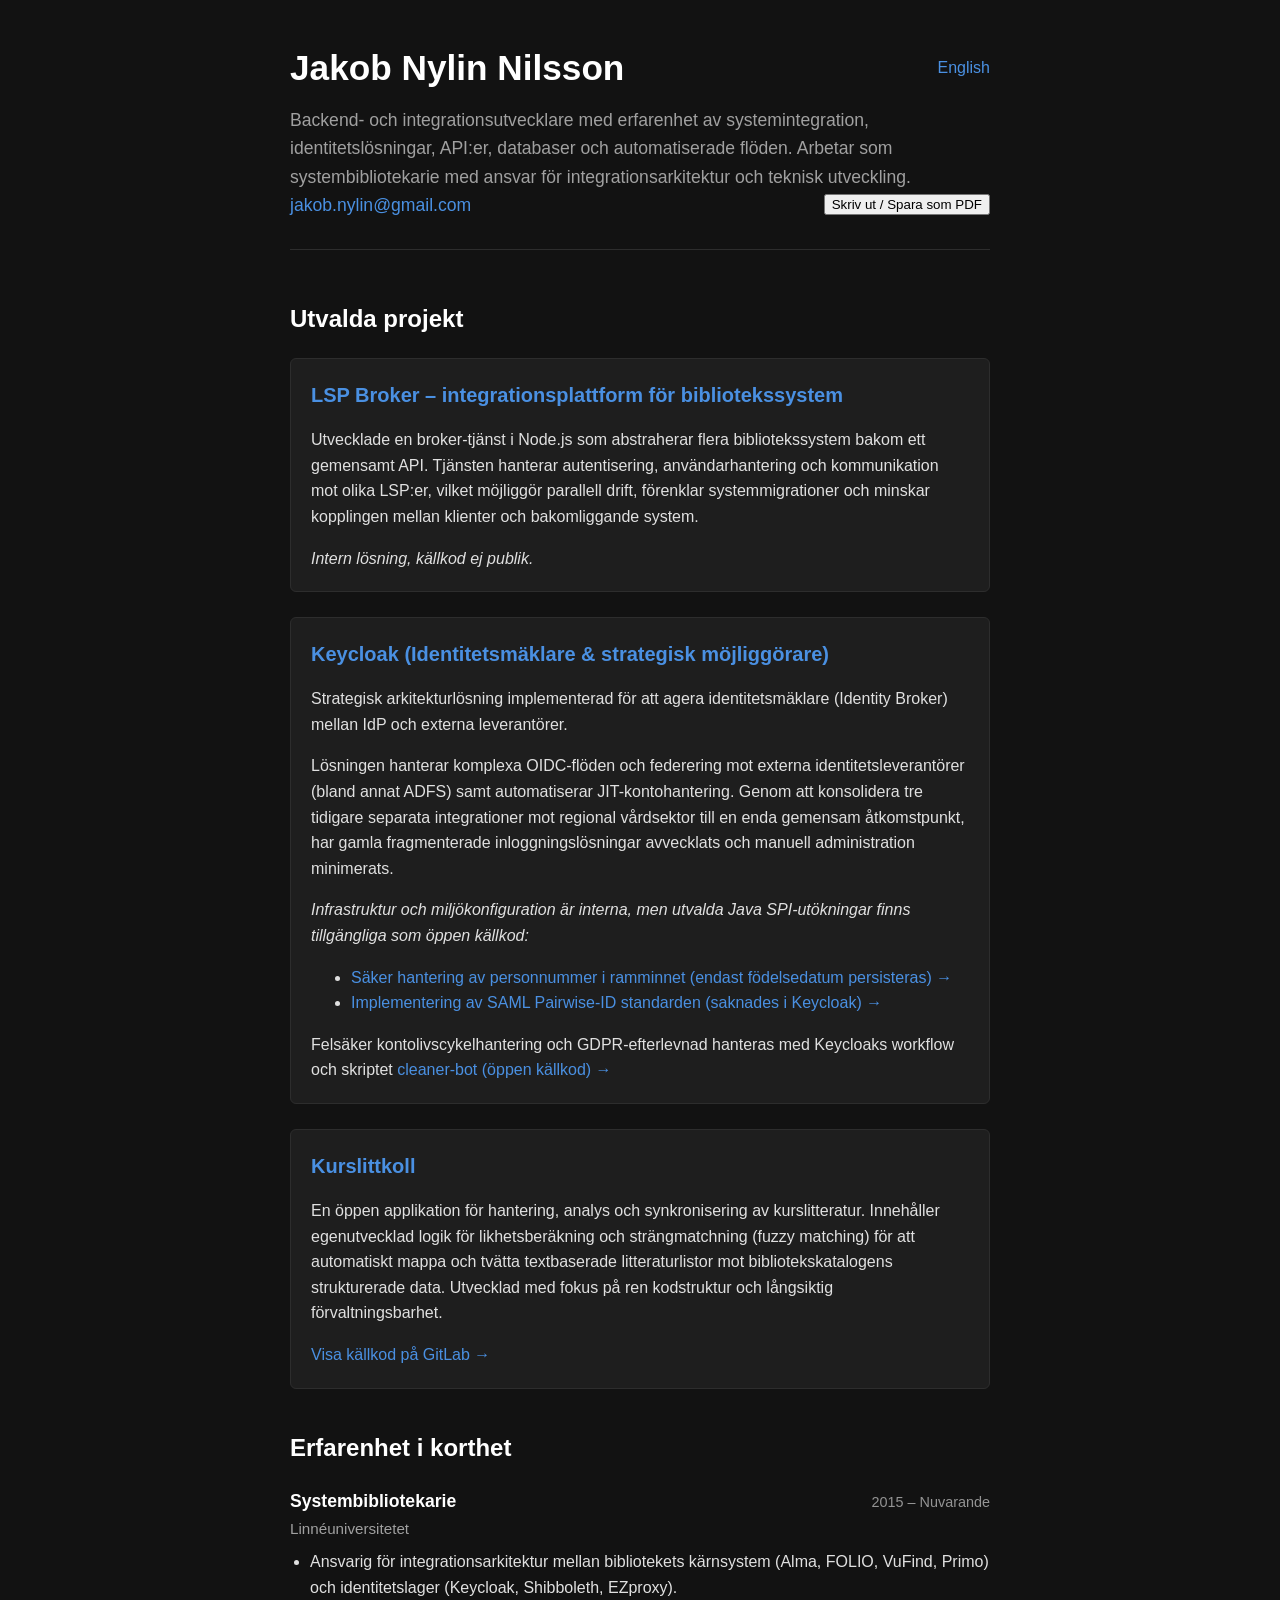
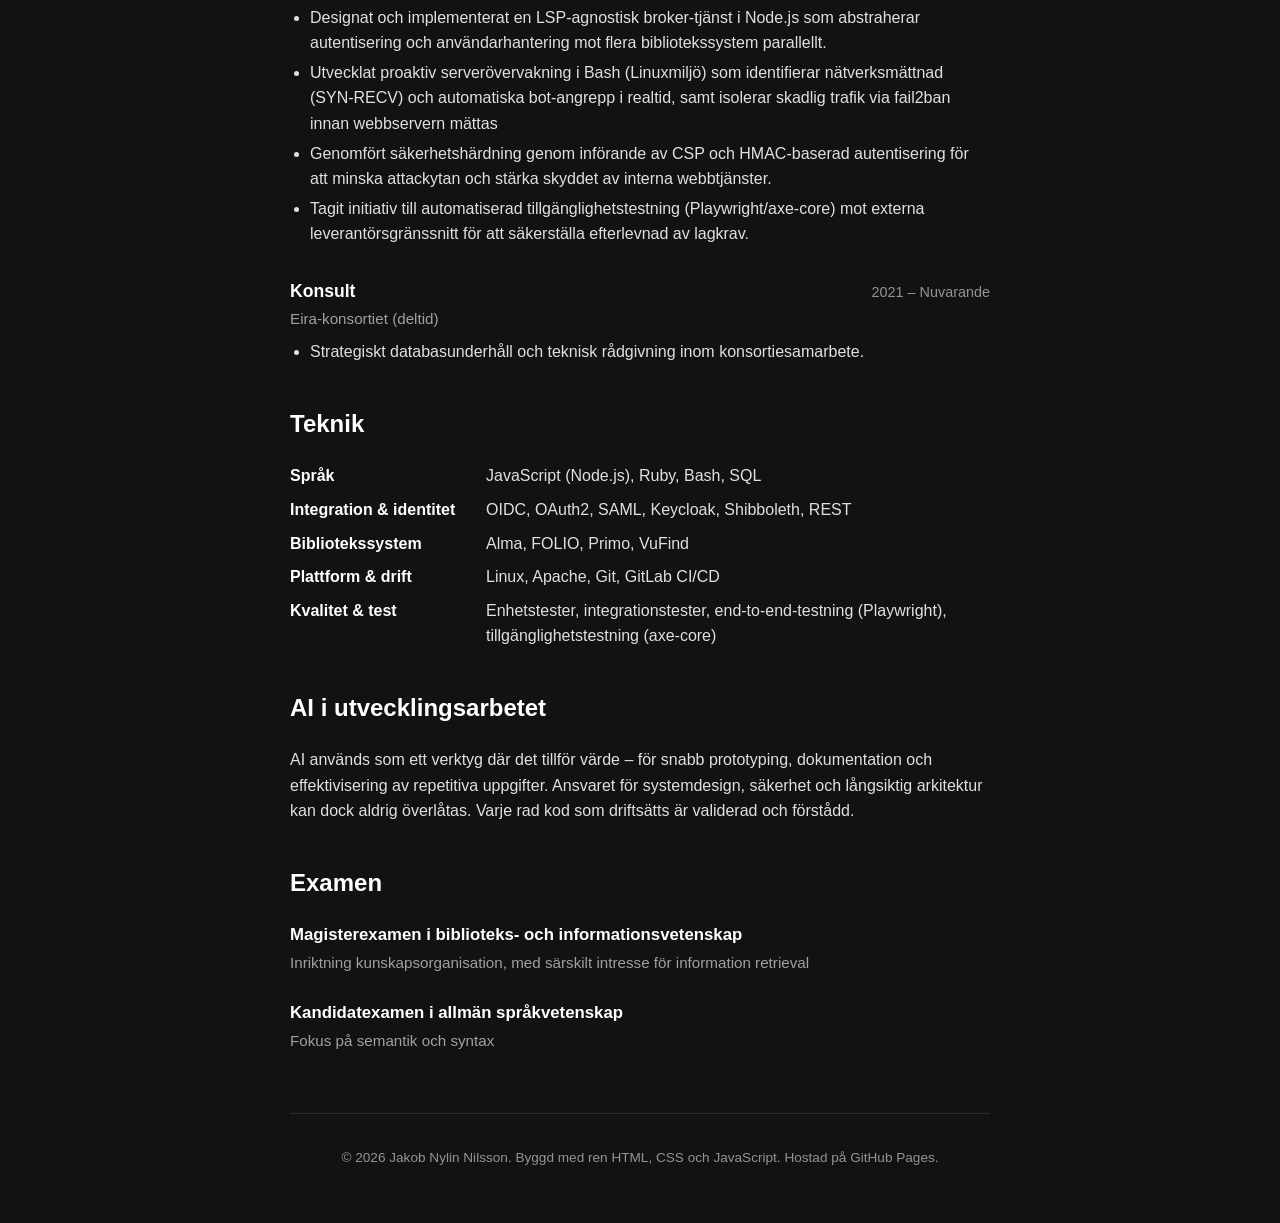
==== commit 7c4654a4: "Uppdaterat stycket om Hovmästaren nu när fail2ban är integrerat" ====
--- a/index.html
+++ b/index.html
@@ -69,7 +69,7 @@
                     <ul>
                         <li>Ansvarig för integrationsarkitektur mellan bibliotekets kärnsystem (Alma, FOLIO, VuFind, Primo) och identitetslager (Keycloak, Shibboleth, EZproxy).</li>
                         <li>Designat och implementerat en LSP-agnostisk broker-tjänst i Node.js som abstraherar autentisering och användarhantering mot flera bibliotekssystem parallellt.</li>
-                        <li>Utvecklat proaktiv serverövervakning i Bash (Linuxmiljö) för att hantera nätverksmättnad (SYN-RECV) under högtrafik och automatisera återställning av Apache-webbservrar för ökad systemresiliens.</li>                    
+                        <li>Utvecklat proaktiv serverövervakning i Bash (Linuxmiljö) som identifierar nätverksmättnad (SYN-RECV) och automatiska bot-angrepp i realtid, samt isolerar skadlig trafik via fail2ban innan webbservern mättas</li>
                         <li>Genomfört säkerhetshärdning genom införande av CSP och HMAC-baserad autentisering för att minska attackytan och stärka skyddet av interna webbtjänster.</li>
                         <li>Tagit initiativ till automatiserad tillgänglighetstestning (Playwright/axe-core) mot externa leverantörsgränssnitt för att säkerställa efterlevnad av lagkrav.</li>
                     </ul>
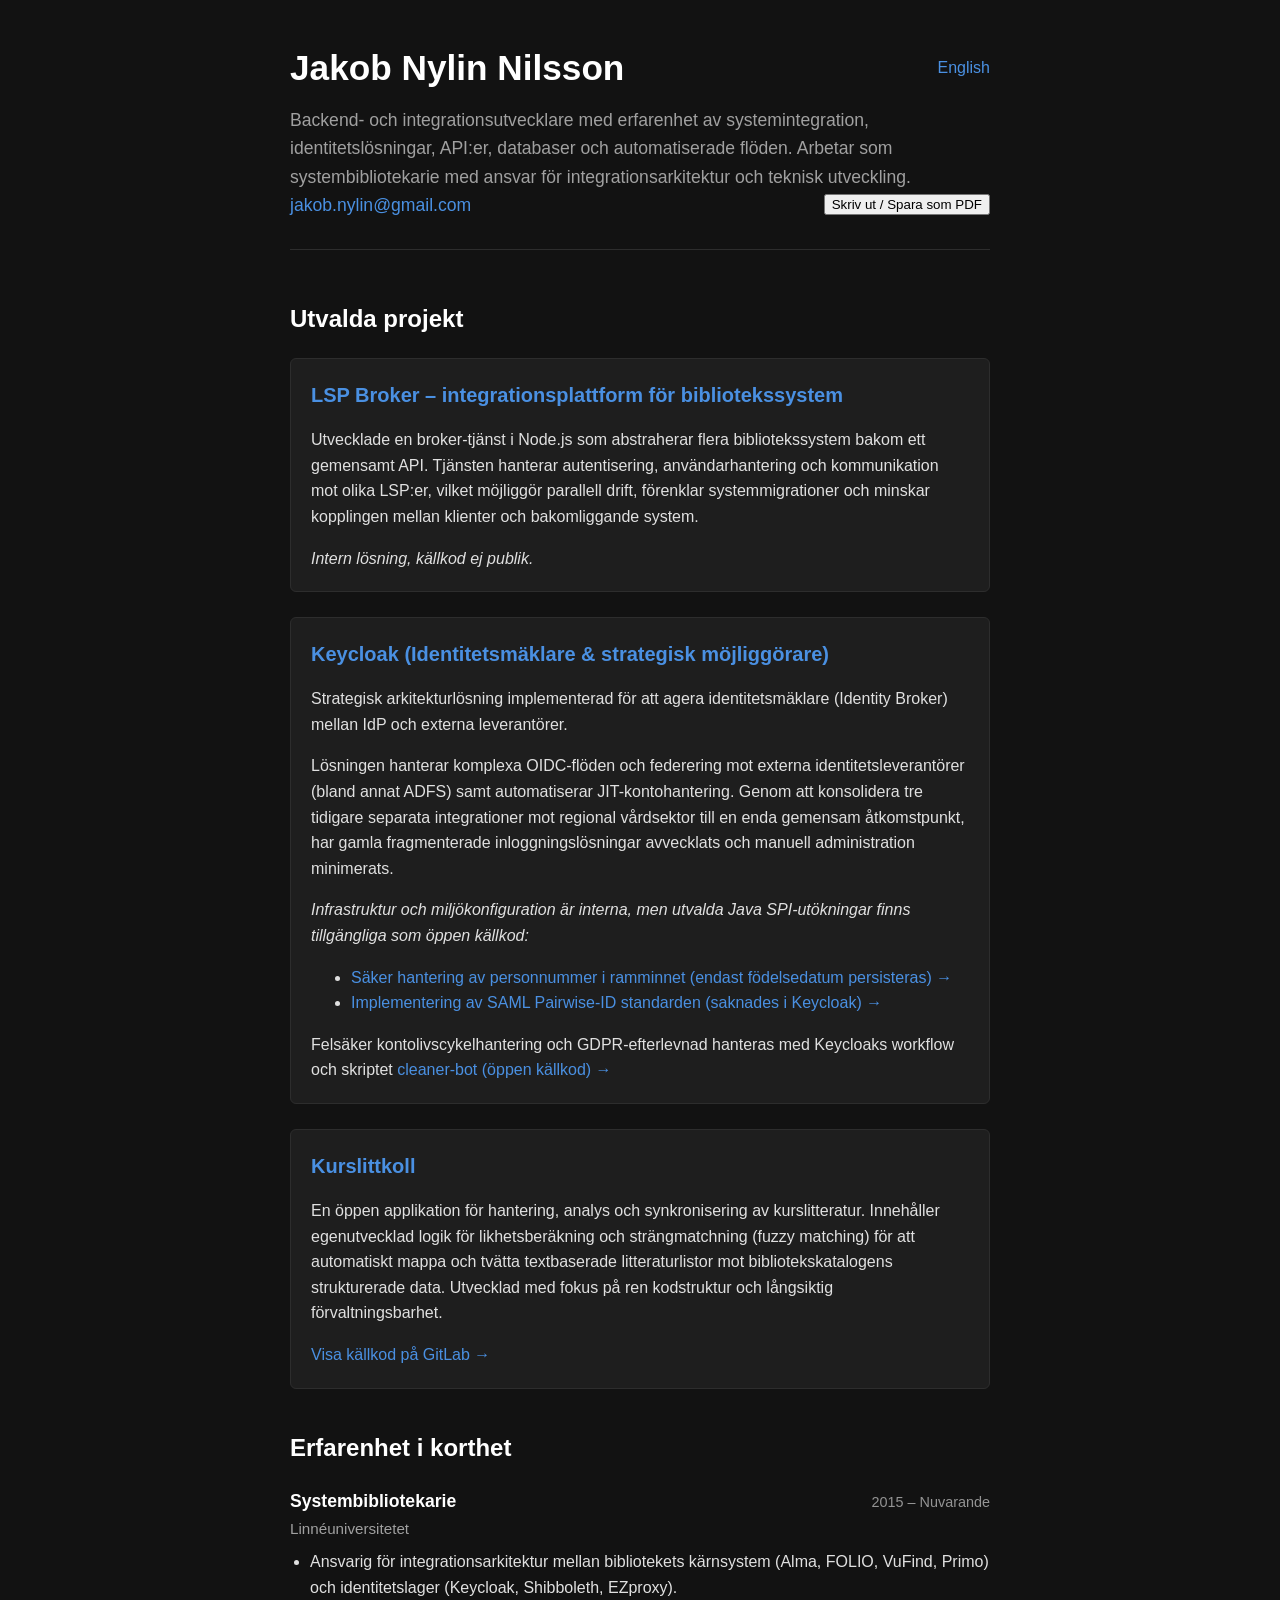
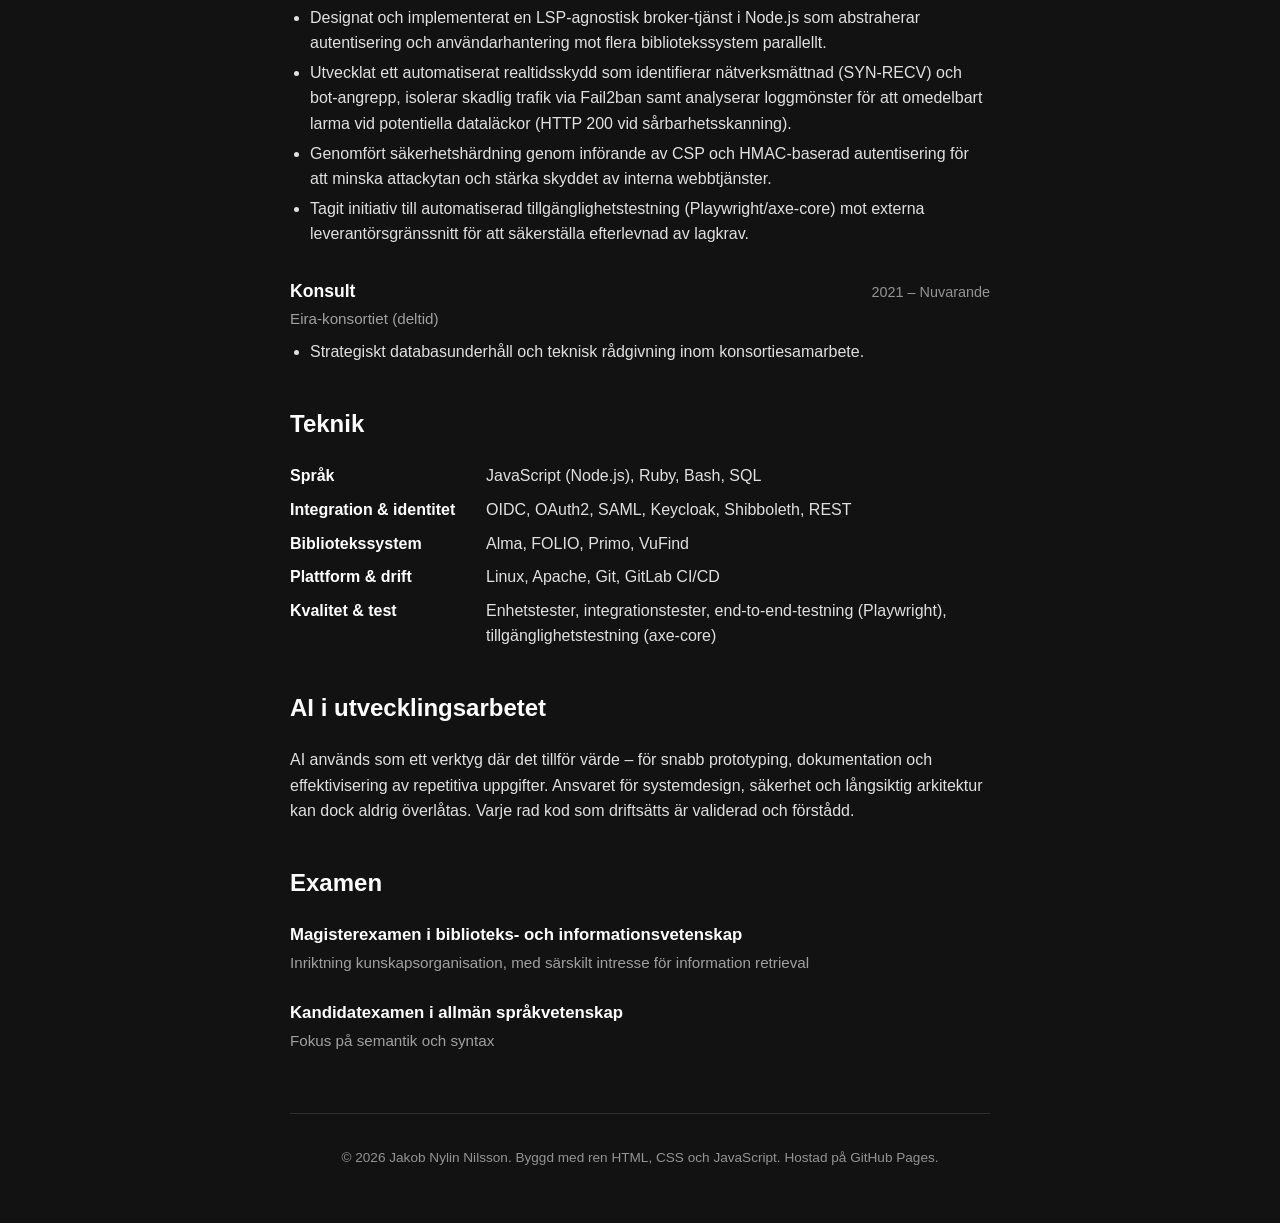
==== commit 177cc6bf: "något mer om hovmästaren" ====
--- a/index.html
+++ b/index.html
@@ -69,7 +69,7 @@
                     <ul>
                         <li>Ansvarig för integrationsarkitektur mellan bibliotekets kärnsystem (Alma, FOLIO, VuFind, Primo) och identitetslager (Keycloak, Shibboleth, EZproxy).</li>
                         <li>Designat och implementerat en LSP-agnostisk broker-tjänst i Node.js som abstraherar autentisering och användarhantering mot flera bibliotekssystem parallellt.</li>
-                        <li>Utvecklat proaktiv serverövervakning i Bash (Linuxmiljö) som identifierar nätverksmättnad (SYN-RECV) och automatiska bot-angrepp i realtid, samt isolerar skadlig trafik via fail2ban innan webbservern mättas</li>
+                        <li>Utvecklat ett automatiserat realtidsskydd som identifierar nätverksmättnad (SYN-RECV) och bot-angrepp, isolerar skadlig trafik via Fail2ban samt analyserar loggmönster för att omedelbart larma vid potentiella dataläckor (HTTP 200 vid sårbarhetsskanning).</li>
                         <li>Genomfört säkerhetshärdning genom införande av CSP och HMAC-baserad autentisering för att minska attackytan och stärka skyddet av interna webbtjänster.</li>
                         <li>Tagit initiativ till automatiserad tillgänglighetstestning (Playwright/axe-core) mot externa leverantörsgränssnitt för att säkerställa efterlevnad av lagkrav.</li>
                     </ul>
